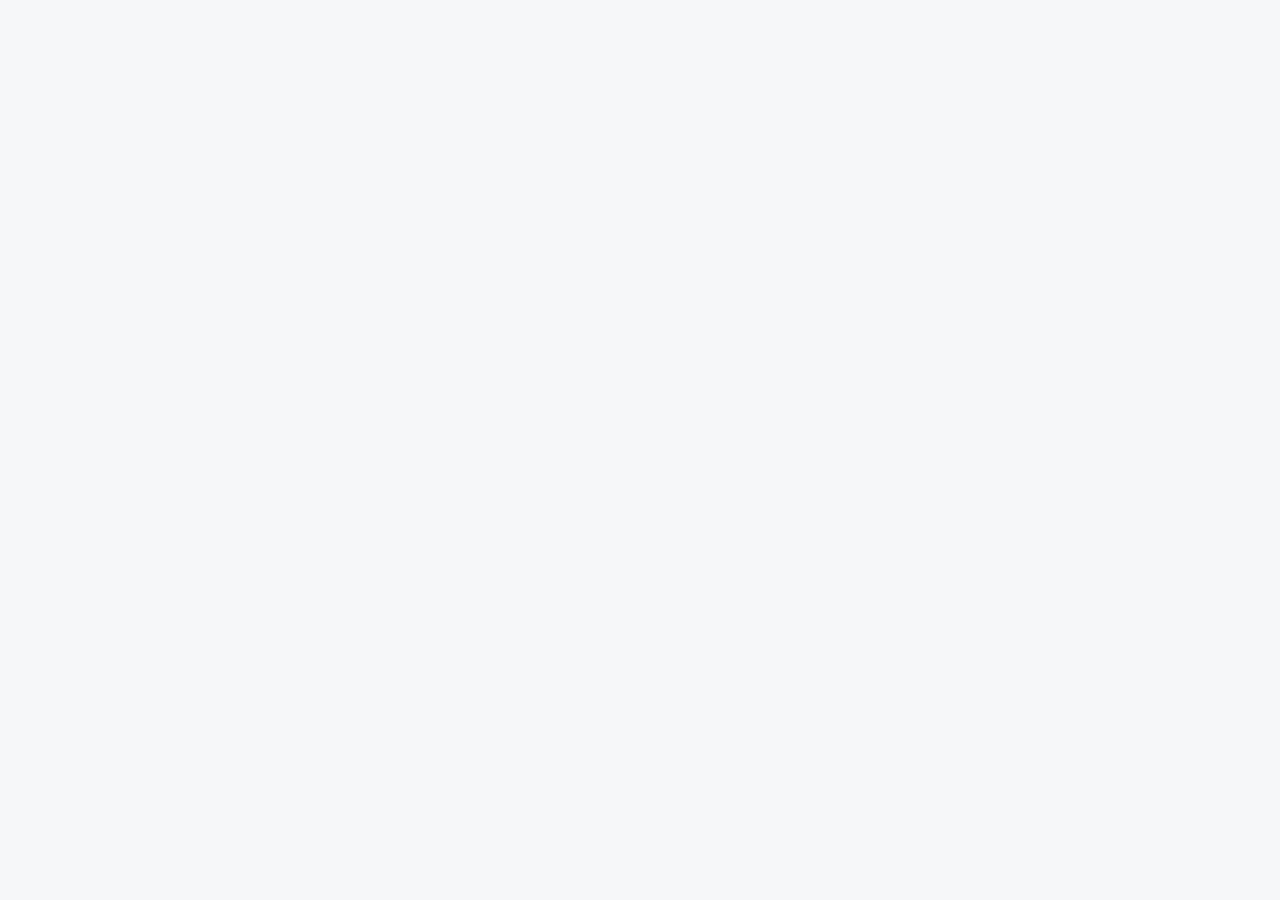
==== admin/index.html @ 6728fc90 "Create index.html" ====
<!doctype html>
<html lang="zh-CN">
<head>
  <meta charset="utf-8">
  <meta name="viewport" content="width=device-width, initial-scale=1">
  <meta name="theme-color" content="#f6f8f8">
  <title>互动短剧配置后台</title>
  <link rel="stylesheet" href="../shared/runtime-assets.css">
  <link rel="stylesheet" href="../shared/base.css">
  <link rel="stylesheet" href="./admin.css">
</head>
<body class="admin-shell">
  <main id="adminApp"></main>
  <script src="../shared/story-data.js"></script>
  <script src="./admin.js"></script>
</body>
</html>
---- shared/runtime-assets.css ----
:root{
  --asset-poster:url("[data-uri]");
  --asset-player:url("[data-uri]");
  --asset-admin-canvas:url("[data-uri]");
}
---- shared/base.css ----
:root {
  --ink: #172125;
  --muted: #66757c;
  --soft: #f5f7f8;
  --panel: #ffffff;
  --line: #dce5e6;
  --teal: #0f8f91;
  --teal-dark: #087173;
  --coral: #f15f5b;
  --amber: #c8953f;
  --dark: #071014;
  --shadow: 0 16px 42px rgba(23, 33, 37, .12);
  --asset-poster: linear-gradient(145deg, #172a30, #071014 64%, #0f8f91);
  --asset-player: linear-gradient(145deg, #263942, #071014 68%, #6d342f);
  --asset-admin-canvas: linear-gradient(135deg, #f8fbfb, #edf5f5);
}

* {
  box-sizing: border-box;
}

html {
  min-height: 100%;
  color: var(--ink);
  background: var(--soft);
  font-family: -apple-system, BlinkMacSystemFont, "PingFang SC", "Microsoft YaHei", Arial, sans-serif;
}

body {
  min-height: 100%;
  margin: 0;
}

button,
input,
textarea,
select {
  font: inherit;
}

button,
a {
  -webkit-tap-highlight-color: transparent;
}

button {
  border: 0;
  cursor: pointer;
}

a {
  color: inherit;
  text-decoration: none;
}

h1,
h2,
h3,
p {
  margin-top: 0;
}

img {
  display: block;
  max-width: 100%;
}

.primary-action,
.primary-button {
  min-height: 44px;
  border-radius: 8px;
  padding: 0 18px;
  background: linear-gradient(135deg, var(--teal), #16b2a9);
  color: #fff;
  font-weight: 800;
  box-shadow: 0 10px 24px rgba(15, 143, 145, .24);
}

.secondary-button,
.ghost-action,
.danger-action,
.ghost-on-dark,
.link-button {
  min-height: 40px;
  border-radius: 8px;
  padding: 0 14px;
  font-weight: 800;
}

.secondary-button,
.ghost-action {
  border: 1px solid var(--line);
  background: #fff;
  color: var(--ink);
}

.danger-action {
  background: rgba(241, 95, 91, .12);
  color: #c83d39;
}

.ghost-on-dark {
  background: rgba(255, 255, 255, .14);
  color: #fff;
  backdrop-filter: blur(10px);
}

.link-button {
  background: #e8f6f5;
  color: var(--teal-dark);
}

.eyebrow {
  display: inline-flex;
  align-items: center;
  min-height: 24px;
  padding: 0 9px;
  border-radius: 999px;
  background: rgba(15, 143, 145, .12);
  color: var(--teal-dark);
  font-size: 12px;
  font-weight: 800;
}

.badge {
  display: inline-flex;
  align-items: center;
  justify-content: center;
  min-height: 24px;
  border-radius: 999px;
  padding: 0 9px;
  background: #eef3f3;
  color: var(--muted);
  font-size: 12px;
  font-weight: 800;
  white-space: nowrap;
}

.badge.live,
.badge.ok {
  background: #e8f6f5;
  color: var(--teal-dark);
}

.badge.warn {
  background: #fff1e1;
  color: #956316;
}

.muted,
.support-text {
  color: var(--muted);
}

.toast,
.admin-toast {
  position: fixed;
  left: 50%;
  z-index: 30;
  transform: translateX(-50%);
  border-radius: 8px;
  background: rgba(7, 16, 20, .94);
  color: #fff;
  font-weight: 800;
  box-shadow: var(--shadow);
}
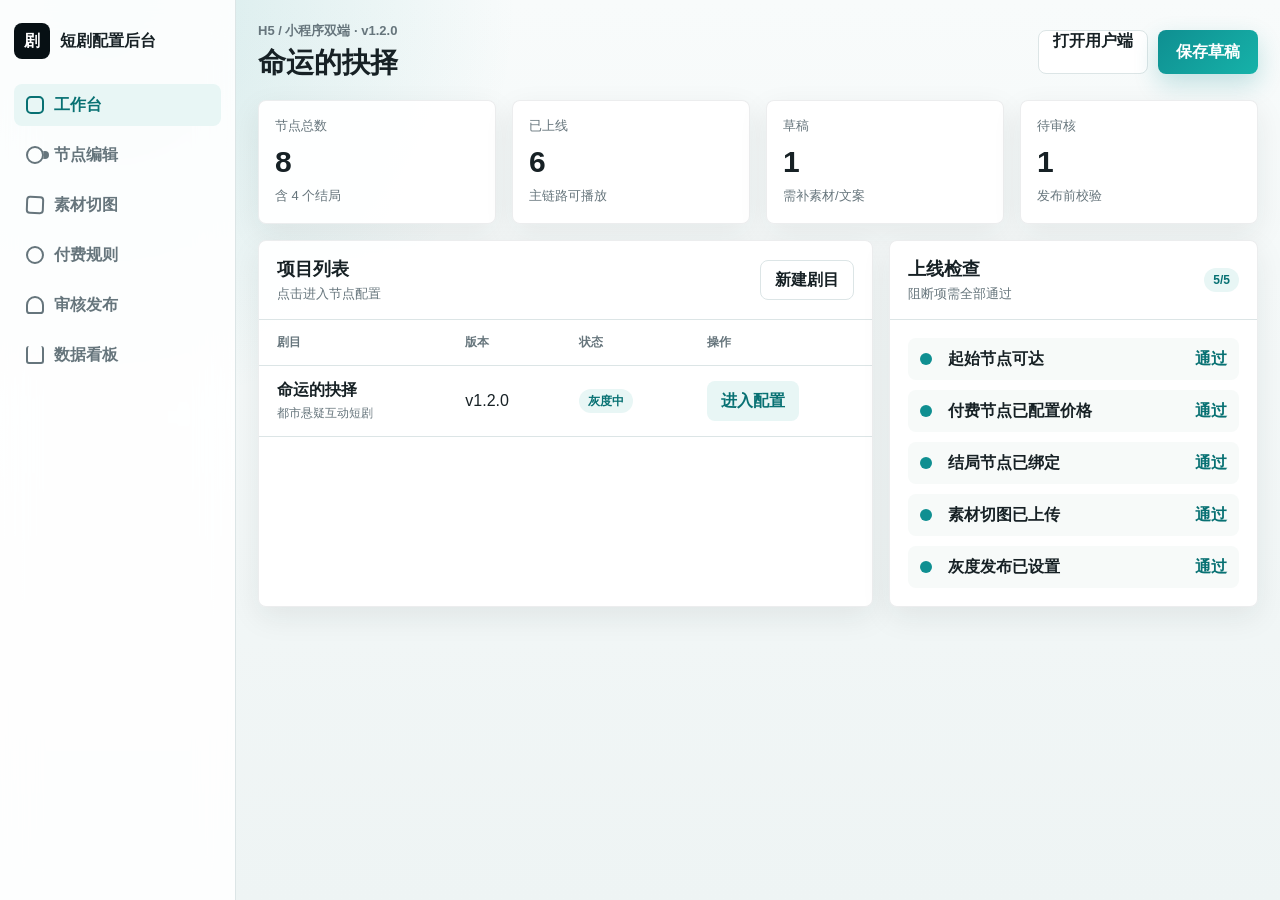
==== commit 47c72699: "Update index.html" ====
--- a/admin/index.html
+++ b/admin/index.html
@@ -5,8 +5,8 @@
   <meta name="viewport" content="width=device-width, initial-scale=1">
   <meta name="theme-color" content="#f6f8f8">
   <title>互动短剧配置后台</title>
+  <link rel="stylesheet" href="../shared/base.css">
   <link rel="stylesheet" href="../shared/runtime-assets.css">
-  <link rel="stylesheet" href="../shared/base.css">
   <link rel="stylesheet" href="./admin.css">
 </head>
 <body class="admin-shell">
--- a/admin/admin.css
+++ b/admin/admin.css
@@ -0,0 +1,633 @@
+.admin-shell {
+  min-height: 100vh;
+  background:
+    radial-gradient(circle at 8% 0, rgba(15, 143, 145, .16), transparent 28%),
+    linear-gradient(180deg, #f8fbfb, #eef4f4);
+}
+
+.admin-app {
+  min-height: 100vh;
+  display: grid;
+  grid-template-columns: 236px minmax(0, 1fr);
+}
+
+.admin-nav {
+  position: sticky;
+  top: 0;
+  height: 100vh;
+  padding: 20px 14px;
+  background: rgba(255, 255, 255, .88);
+  border-right: 1px solid var(--line);
+  backdrop-filter: blur(18px);
+}
+
+.brand-lockup {
+  display: flex;
+  align-items: center;
+  gap: 10px;
+  min-height: 42px;
+  margin-bottom: 22px;
+}
+
+.brand-lockup span {
+  width: 36px;
+  height: 36px;
+  display: grid;
+  place-items: center;
+  border-radius: 8px;
+  background: var(--dark);
+  color: #fff;
+  font-weight: 900;
+}
+
+.brand-lockup strong {
+  font-size: 16px;
+}
+
+.admin-nav nav {
+  display: grid;
+  gap: 8px;
+}
+
+.admin-nav button {
+  display: flex;
+  align-items: center;
+  gap: 10px;
+  min-height: 42px;
+  padding: 0 12px;
+  border-radius: 8px;
+  background: transparent;
+  color: var(--muted);
+  font-weight: 800;
+  text-align: left;
+}
+
+.admin-nav button.is-active {
+  background: #e8f6f5;
+  color: var(--teal-dark);
+}
+
+.nav-icon {
+  width: 18px;
+  height: 18px;
+  flex: 0 0 auto;
+  border: 2px solid currentColor;
+  border-radius: 5px;
+}
+
+.icon-flow {
+  border-radius: 50%;
+  box-shadow: 10px 0 0 -5px currentColor;
+}
+
+.icon-image {
+  border-radius: 4px;
+  transform: rotate(2deg);
+}
+
+.icon-coin {
+  border-radius: 50%;
+}
+
+.icon-rocket {
+  border-radius: 10px 10px 4px 4px;
+}
+
+.icon-chart {
+  border-radius: 3px;
+  border-top: 0;
+}
+
+.admin-main {
+  min-width: 0;
+  padding: 22px;
+}
+
+.admin-top {
+  display: flex;
+  align-items: center;
+  justify-content: space-between;
+  gap: 18px;
+  margin-bottom: 18px;
+}
+
+.admin-top p {
+  margin-bottom: 4px;
+  color: var(--muted);
+  font-size: 13px;
+  font-weight: 800;
+}
+
+.admin-top h1 {
+  margin-bottom: 0;
+  font-size: 28px;
+  letter-spacing: 0;
+}
+
+.top-actions {
+  display: flex;
+  flex-wrap: wrap;
+  justify-content: flex-end;
+  gap: 10px;
+}
+
+.panel-grid,
+.two-col,
+.editor-layout {
+  display: grid;
+  gap: 16px;
+}
+
+.kpi-grid {
+  grid-template-columns: repeat(4, minmax(0, 1fr));
+  margin-bottom: 16px;
+}
+
+.metric-card,
+.panel {
+  border: 1px solid rgba(23, 33, 37, .08);
+  border-radius: 8px;
+  background: rgba(255, 255, 255, .94);
+  box-shadow: 0 10px 30px rgba(23, 33, 37, .08);
+}
+
+.metric-card {
+  min-height: 124px;
+  padding: 16px;
+}
+
+.metric-card span,
+.metric-card small {
+  display: block;
+  color: var(--muted);
+  font-size: 13px;
+}
+
+.metric-card strong {
+  display: block;
+  margin: 10px 0 8px;
+  font-size: 30px;
+}
+
+.two-col {
+  grid-template-columns: minmax(0, 1.25fr) minmax(340px, .75fr);
+}
+
+.panel {
+  min-width: 0;
+  overflow: hidden;
+}
+
+.panel-head {
+  display: flex;
+  align-items: center;
+  justify-content: space-between;
+  gap: 14px;
+  min-height: 72px;
+  padding: 16px 18px;
+  border-bottom: 1px solid var(--line);
+}
+
+.panel-head h2 {
+  margin-bottom: 4px;
+  font-size: 18px;
+}
+
+.panel-head p {
+  margin-bottom: 0;
+  color: var(--muted);
+  font-size: 13px;
+}
+
+.admin-table {
+  width: 100%;
+  border-collapse: collapse;
+}
+
+.admin-table th,
+.admin-table td {
+  padding: 14px 18px;
+  border-bottom: 1px solid var(--line);
+  text-align: left;
+  vertical-align: middle;
+}
+
+.admin-table th {
+  color: var(--muted);
+  font-size: 12px;
+}
+
+.admin-table td span:not(.badge) {
+  display: block;
+  margin-top: 4px;
+  color: var(--muted);
+  font-size: 12px;
+}
+
+.check-list {
+  display: grid;
+  gap: 10px;
+  padding: 18px;
+}
+
+.check-list div {
+  display: grid;
+  grid-template-columns: 18px 1fr auto;
+  gap: 10px;
+  align-items: center;
+  min-height: 42px;
+  padding: 0 12px;
+  border-radius: 8px;
+  background: #f7faf9;
+  color: var(--ink);
+  font-weight: 800;
+}
+
+.check-list strong {
+  color: var(--teal-dark);
+}
+
+.check-dot {
+  width: 12px;
+  height: 12px;
+  border-radius: 50%;
+  background: var(--teal);
+}
+
+.check-dot.warn {
+  background: var(--amber);
+}
+
+.editor-layout {
+  grid-template-columns: minmax(0, 1fr) 360px;
+}
+
+.editor-panel {
+  min-height: 650px;
+}
+
+.segmented {
+  display: grid;
+  grid-template-columns: 1fr 1fr;
+  width: 164px;
+  padding: 4px;
+  border: 1px solid var(--line);
+  border-radius: 8px;
+  background: #eef4f4;
+}
+
+.segmented button {
+  min-height: 34px;
+  border-radius: 6px;
+  background: transparent;
+  color: var(--muted);
+  font-weight: 800;
+}
+
+.segmented button.is-active {
+  background: #fff;
+  color: var(--ink);
+  box-shadow: 0 8px 18px rgba(23, 33, 37, .08);
+}
+
+.node-canvas {
+  position: relative;
+  min-height: 578px;
+  margin: 18px;
+  border-radius: 8px;
+  overflow: hidden;
+  border: 1px solid var(--line);
+  background:
+    linear-gradient(rgba(23, 33, 37, .045) 1px, transparent 1px),
+    linear-gradient(90deg, rgba(23, 33, 37, .045) 1px, transparent 1px),
+    #fbfdfd;
+  background-size: 28px 28px;
+}
+
+.canvas-art {
+  position: absolute;
+  inset: 0;
+  background-image: var(--asset-admin-canvas);
+  background-size: cover;
+  background-position: center;
+  opacity: .34;
+}
+
+.admin-lines {
+  position: absolute;
+  inset: 0;
+  width: 100%;
+  height: 100%;
+  pointer-events: none;
+}
+
+.admin-lines path {
+  fill: none;
+  stroke: rgba(15, 143, 145, .62);
+  stroke-width: .55;
+}
+
+.admin-node {
+  position: absolute;
+  z-index: 2;
+  width: 142px;
+  min-height: 72px;
+  transform: translate(-50%, -50%);
+  padding: 10px;
+  border-radius: 8px;
+  background: rgba(255, 255, 255, .94);
+  color: var(--ink);
+  border: 1px solid var(--line);
+  text-align: left;
+  box-shadow: 0 12px 30px rgba(23, 33, 37, .1);
+}
+
+.admin-node small,
+.admin-node strong,
+.admin-node span {
+  display: block;
+}
+
+.admin-node small,
+.admin-node span {
+  color: var(--muted);
+  font-size: 11px;
+}
+
+.admin-node strong {
+  margin: 4px 0;
+  font-size: 13px;
+  line-height: 1.25;
+}
+
+.admin-node.type-paid {
+  border-color: rgba(200, 149, 63, .55);
+}
+
+.admin-node.type-ending {
+  border-color: rgba(241, 95, 91, .45);
+}
+
+.admin-node.is-selected {
+  border-color: var(--teal);
+  box-shadow: 0 0 0 4px rgba(15, 143, 145, .14), 0 12px 30px rgba(23, 33, 37, .12);
+}
+
+.property-panel {
+  align-self: start;
+}
+
+.field-form,
+.rule-card,
+.release-box {
+  display: grid;
+  gap: 12px;
+  padding: 18px;
+}
+
+.field-form label,
+.rule-card label,
+.release-box label {
+  display: grid;
+  gap: 7px;
+  color: var(--muted);
+  font-size: 12px;
+  font-weight: 800;
+}
+
+.field-form input,
+.field-form textarea,
+.field-form select,
+.rule-card input,
+.rule-card select {
+  min-height: 40px;
+  border: 1px solid var(--line);
+  border-radius: 8px;
+  padding: 9px 10px;
+  background: #fff;
+  color: var(--ink);
+}
+
+.field-form textarea {
+  min-height: 98px;
+  resize: vertical;
+}
+
+.choice-config {
+  padding: 0 18px 18px;
+}
+
+.choice-config h3 {
+  margin-bottom: 10px;
+  font-size: 15px;
+}
+
+.choice-row {
+  display: grid;
+  grid-template-columns: 24px 1fr;
+  gap: 8px;
+  padding: 10px 0;
+  border-top: 1px solid var(--line);
+}
+
+.choice-row span {
+  width: 24px;
+  height: 24px;
+  display: grid;
+  place-items: center;
+  border-radius: 50%;
+  background: #e8f6f5;
+  color: var(--teal-dark);
+  font-size: 12px;
+  font-weight: 900;
+}
+
+.choice-row strong,
+.choice-row small {
+  grid-column: 2;
+}
+
+.choice-row small {
+  color: var(--muted);
+}
+
+.asset-grid {
+  display: grid;
+  grid-template-columns: repeat(5, minmax(0, 1fr));
+  gap: 14px;
+  padding: 18px;
+}
+
+.asset-card {
+  min-width: 0;
+  border: 1px solid var(--line);
+  border-radius: 8px;
+  overflow: hidden;
+  background: #fff;
+}
+
+.asset-preview {
+  display: block;
+  width: 100%;
+  aspect-ratio: 4 / 3;
+  background-size: cover;
+  background-position: center;
+  background: #edf3f3;
+}
+
+.preview-poster .asset-preview {
+  background-image: var(--asset-poster);
+}
+
+.preview-player .asset-preview {
+  background-image: var(--asset-player);
+}
+
+.preview-canvas .asset-preview {
+  background-image: var(--asset-admin-canvas);
+}
+
+.asset-card div {
+  display: grid;
+  gap: 8px;
+  padding: 12px;
+}
+
+.asset-card small {
+  color: var(--muted);
+  font-size: 11px;
+  line-height: 1.45;
+  overflow-wrap: anywhere;
+}
+
+.publish-list div {
+  grid-template-columns: 18px 120px 1fr;
+  align-items: start;
+  min-height: 58px;
+  padding: 12px;
+}
+
+.publish-list p {
+  margin: 0;
+  color: var(--muted);
+  font-weight: 500;
+}
+
+.release-box {
+  align-content: start;
+}
+
+.release-box output {
+  justify-self: end;
+  color: var(--teal-dark);
+}
+
+.release-box input[type="range"] {
+  width: 100%;
+  accent-color: var(--teal);
+}
+
+.analytics-layout {
+  grid-template-columns: minmax(360px, .8fr) minmax(0, 1.2fr);
+}
+
+.funnel-list {
+  display: grid;
+  gap: 16px;
+  padding: 18px;
+}
+
+.funnel-list div {
+  display: grid;
+  grid-template-columns: 100px 58px 1fr;
+  gap: 10px;
+  align-items: center;
+}
+
+.funnel-list span {
+  font-weight: 800;
+}
+
+.funnel-list strong {
+  color: var(--teal-dark);
+}
+
+.funnel-list i {
+  display: block;
+  height: 14px;
+  border-radius: 999px;
+  background: linear-gradient(90deg, var(--teal), var(--coral));
+  width: var(--value);
+  min-width: 8px;
+}
+
+.admin-toast {
+  bottom: 22px;
+  padding: 12px 16px;
+}
+
+@media (max-width: 1100px) {
+  .admin-app {
+    grid-template-columns: 1fr;
+  }
+
+  .admin-nav {
+    position: static;
+    height: auto;
+    display: grid;
+    grid-template-columns: auto 1fr;
+    gap: 14px;
+    align-items: center;
+  }
+
+  .admin-nav nav {
+    grid-auto-flow: column;
+    grid-auto-columns: max-content;
+    overflow-x: auto;
+  }
+
+  .editor-layout,
+  .two-col,
+  .analytics-layout {
+    grid-template-columns: 1fr;
+  }
+
+  .asset-grid {
+    grid-template-columns: repeat(3, minmax(0, 1fr));
+  }
+}
+
+@media (max-width: 720px) {
+  .admin-main {
+    padding: 14px;
+  }
+
+  .admin-top {
+    align-items: stretch;
+    flex-direction: column;
+  }
+
+  .top-actions {
+    justify-content: stretch;
+  }
+
+  .top-actions > * {
+    flex: 1;
+    display: grid;
+    place-items: center;
+  }
+
+  .kpi-grid,
+  .asset-grid {
+    grid-template-columns: 1fr 1fr;
+  }
+
+  .node-canvas {
+    min-height: 520px;
+    margin: 12px;
+  }
+
+  .admin-node {
+    width: 120px;
+  }
+}
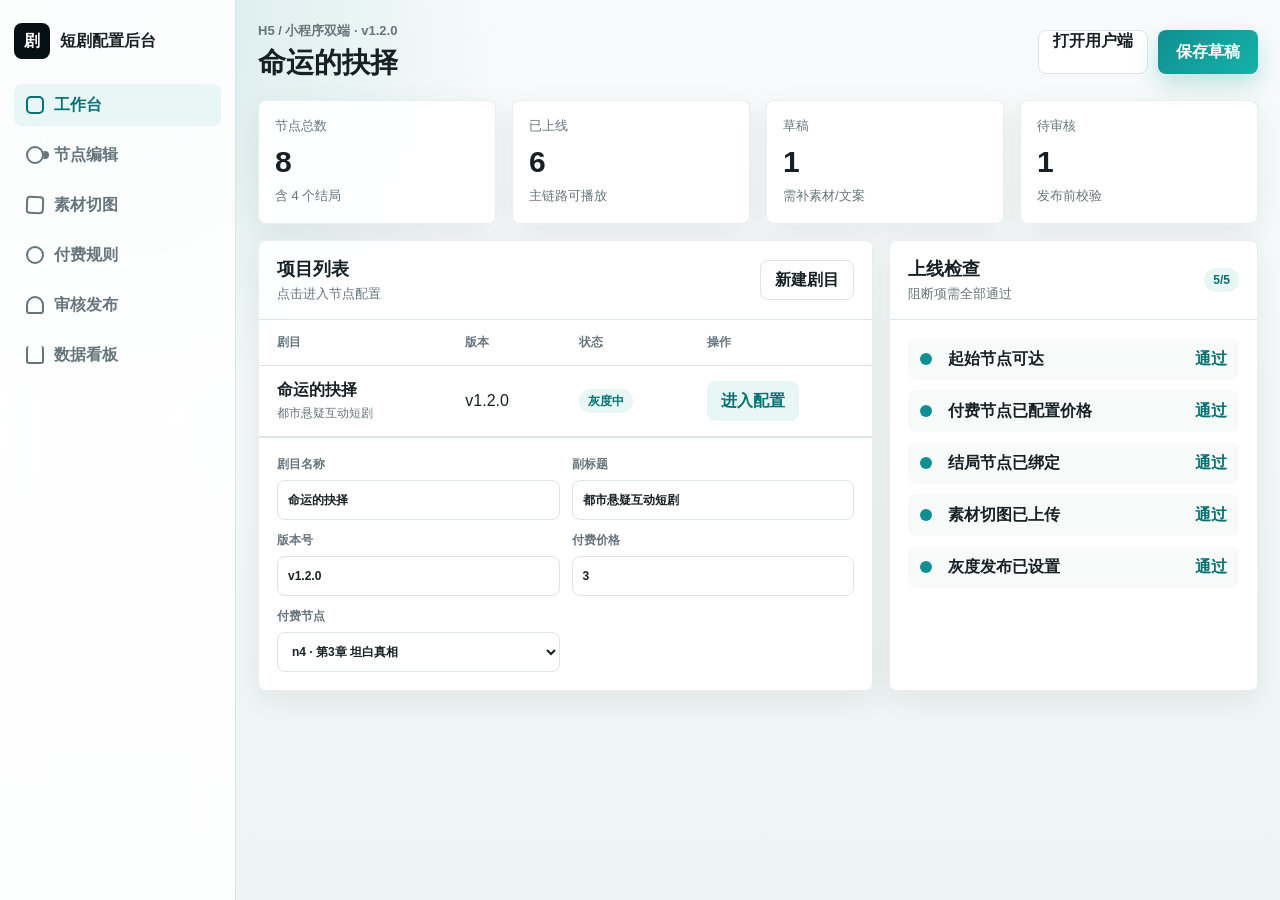
==== commit 56b21a96: "Update index.html" ====
--- a/admin/index.html
+++ b/admin/index.html
@@ -7,11 +7,11 @@
   <title>互动短剧配置后台</title>
   <link rel="stylesheet" href="../shared/base.css">
   <link rel="stylesheet" href="../shared/runtime-assets.css">
-  <link rel="stylesheet" href="./admin.css">
+  <link rel="stylesheet" href="./admin.css?v=config-video-20260627">
 </head>
 <body class="admin-shell">
   <main id="adminApp"></main>
-  <script src="../shared/story-data.js"></script>
-  <script src="./admin.js"></script>
+  <script src="../shared/story-data.js?v=config-video-20260627"></script>
+  <script src="./admin.js?v=config-video-20260627"></script>
 </body>
 </html>
--- a/admin/admin.css
+++ b/admin/admin.css
@@ -224,6 +224,32 @@
   font-size: 12px;
 }
 
+.project-form {
+  display: grid;
+  grid-template-columns: repeat(2, minmax(0, 1fr));
+  gap: 12px;
+  padding: 18px;
+  border-top: 1px solid var(--line);
+}
+
+.project-form label {
+  display: grid;
+  gap: 7px;
+  color: var(--muted);
+  font-size: 12px;
+  font-weight: 800;
+}
+
+.project-form input,
+.project-form select {
+  min-height: 40px;
+  border: 1px solid var(--line);
+  border-radius: 8px;
+  padding: 9px 10px;
+  background: #fff;
+  color: var(--ink);
+}
+
 .check-list {
   display: grid;
   gap: 10px;
@@ -385,6 +411,10 @@
   padding: 18px;
 }
 
+.field-form {
+  grid-template-columns: repeat(2, minmax(0, 1fr));
+}
+
 .field-form label,
 .rule-card label,
 .release-box label {
@@ -413,6 +443,19 @@
   resize: vertical;
 }
 
+.field-form .full,
+.field-divider {
+  grid-column: 1 / -1;
+}
+
+.field-divider {
+  padding-top: 6px;
+  color: var(--ink);
+  font-size: 13px;
+  font-weight: 900;
+  border-top: 1px solid var(--line);
+}
+
 .choice-config {
   padding: 0 18px 18px;
 }
@@ -428,6 +471,11 @@
   gap: 8px;
   padding: 10px 0;
   border-top: 1px solid var(--line);
+}
+
+.choice-row.editable-choice {
+  grid-template-columns: 24px minmax(130px, 1fr);
+  align-items: start;
 }
 
 .choice-row span {
@@ -449,6 +497,24 @@
 
 .choice-row small {
   color: var(--muted);
+}
+
+.choice-row label {
+  display: grid;
+  gap: 6px;
+  color: var(--muted);
+  font-size: 12px;
+  font-weight: 800;
+}
+
+.choice-row input,
+.choice-row select {
+  min-height: 38px;
+  border: 1px solid var(--line);
+  border-radius: 8px;
+  padding: 8px 9px;
+  background: #fff;
+  color: var(--ink);
 }
 
 .asset-grid {
@@ -618,7 +684,9 @@
   }
 
   .kpi-grid,
-  .asset-grid {
+  .asset-grid,
+  .project-form,
+  .field-form {
     grid-template-columns: 1fr 1fr;
   }
 
@@ -631,3 +699,15 @@
     width: 120px;
   }
 }
+
+@media (max-width: 520px) {
+  .project-form,
+  .field-form,
+  .choice-row.editable-choice {
+    grid-template-columns: 1fr;
+  }
+
+  .choice-row span {
+    justify-self: start;
+  }
+}
